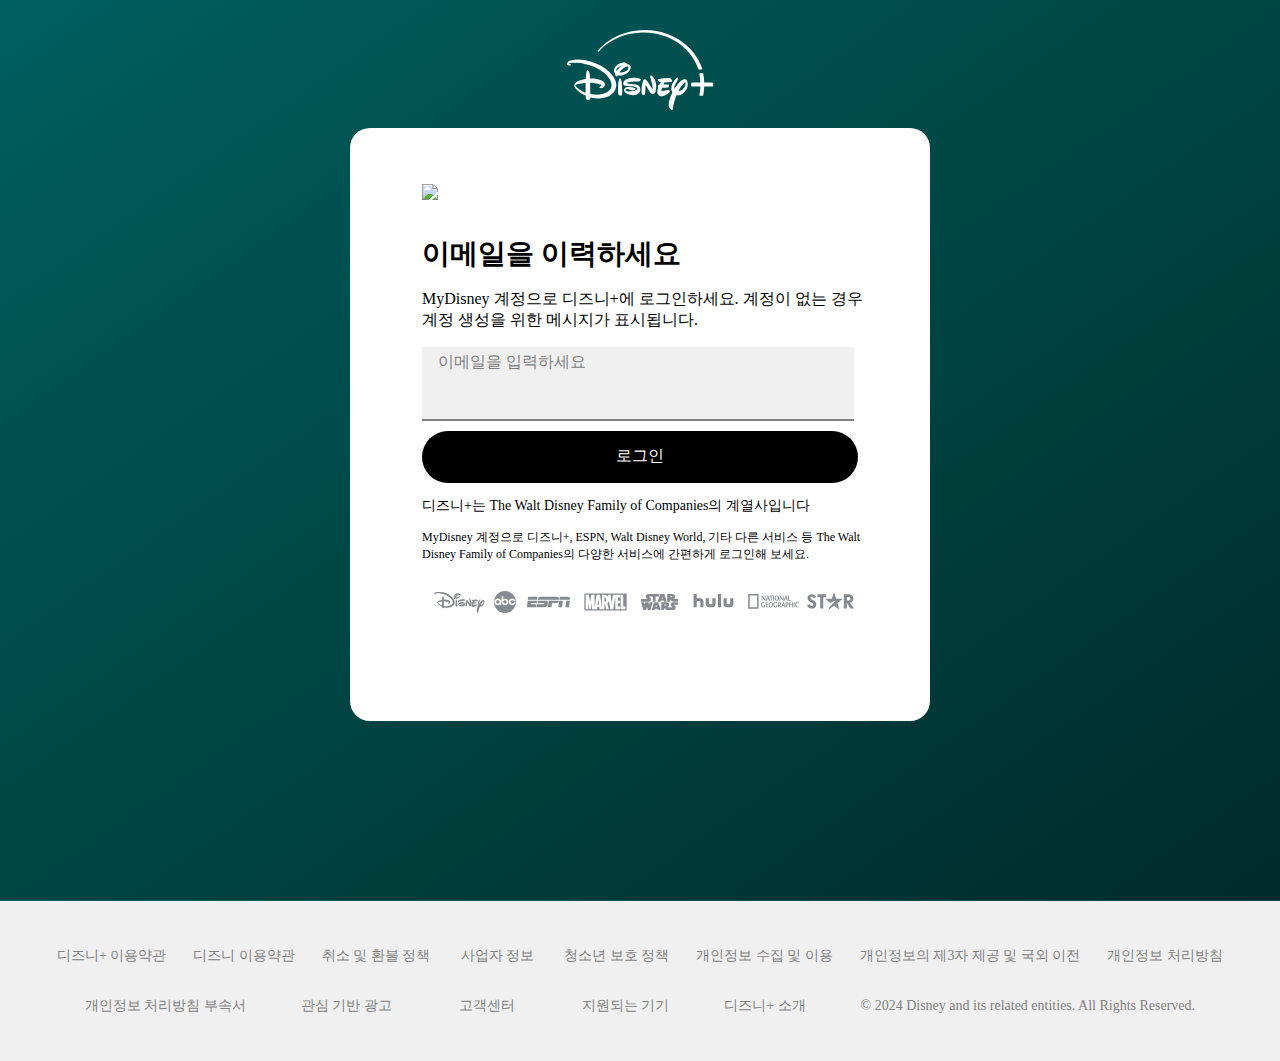
==== index.html @ 65be78b2 "index.html" ====
<!DOCTYPE html>
<html lang="en">
  <head>
    <meta charset="UTF-8" />
    <meta name="viewport" content="width=device-width, initial-scale=1.0" />
    <title>짭지니 로그인</title>
    <link rel="stylesheet" href="./css/style.css" type="text/css" />
    <link rel="icon" href="./images/로고/파비콘.png" type="image/x-icon" />
  </head>
  <body>
    <main>
      <div class="disney-plus-logo">
        <svg
          data-testid="disney-plus-logo"
          width="148"
          height="80"
          viewBox="0 0 736 402"
          fill="none"
          xmlns="http://www.w3.org/2000/svg"
        >
          <path
            d="M115.516 157.048C93.1744 150.733 57.4476 142.332 18.3442 152.747C11.0805 154.681 6.14709 157.881 2.68965 163.954C0.965988 166.988 -0.621198 170.27 0.243161 173.617C0.991262 176.459 5.06032 177.458 8.32568 177.978C11.4697 178.473 18.5918 178.847 20.5126 176.56C21.5135 175.363 21.5387 172.001 16.3223 170.906C14.3964 170.502 9.15465 170.32 8.75533 169.437C8.75533 169.437 8.9373 168.826 11.8134 167.937C13.0822 167.544 22.4031 163.712 47.8688 164.535C78.1518 165.509 104.603 172.592 132.576 183.592C159.947 194.355 190.705 213.821 208.746 236.998C215.57 245.767 224.041 260.175 225.159 272.306C227.863 301.768 199.051 326.63 140.552 324.636C130.554 324.293 118.403 321.925 118.403 321.925L117.189 265.046C117.189 265.046 141.942 264.859 169.309 273.856C171.639 274.623 173.979 276.142 174.192 278.399C174.343 280.136 172.973 281.625 171.432 282.968C168.596 285.441 164.694 286.517 163.835 287.567C163.213 288.324 163.208 289.48 164.017 290.116C166.074 291.706 171.123 292.787 174.53 292.489C181.43 291.878 186.02 287.895 189.487 282.675C193.182 277.112 195.285 262.966 175.627 253.945C150.217 242.278 117.007 244.474 117.007 244.474C117.007 244.474 116.836 236.761 116.492 231.627C115.921 223.206 113.585 206.653 105.902 201.882C104.497 201.019 102.773 200.918 101.803 202.225C100.312 204.169 98.8458 211.575 98.5223 213.498C95.631 230.718 95.7827 246.161 95.631 246.378C95.5451 246.479 95.4541 246.564 95.3328 246.655C95.0295 246.847 76.6657 249.038 58.9387 256.706C51.8621 259.766 41.7425 265.289 38.6743 272.397C34.7164 281.569 41.6768 291.61 53.4291 302.727C63.3818 312.142 78.0557 322.052 88.9284 327.181C91.6984 328.488 94.9537 330.099 94.9537 330.099C94.9537 330.099 95.6563 336.671 96.2224 340.468C98.2645 354.154 108.713 352.16 111.594 351.574C116.275 350.62 117.174 347.51 117.821 343.906C118.175 341.937 118.029 339.09 118.029 339.09C118.029 339.09 125.105 340.72 129.857 341.583C143.676 344.133 158.689 344.572 171.7 342.8C223.738 335.697 236.85 311.213 240.995 304.675C248.198 293.307 263.478 261.634 217.45 214.619C206.936 203.876 176.542 174.293 115.506 157.043L115.516 157.048ZM46.7972 285.184C44.9068 283.235 43.451 281.125 43.8958 278.576C44.3204 276.117 49.1426 273.946 51.579 273.23C75.0532 266.318 94.9486 265.965 94.9486 265.965C94.9486 265.965 94.7616 274.376 94.7212 282.882C94.6453 298.996 95.0699 315.352 95.0699 315.352C95.0699 315.352 68.5933 307.649 46.7972 285.179V285.184Z"
            fill="white"
          ></path>
          <path
            d="M285.219 225.983C296.223 221.676 304.72 215.497 313.323 206.703C318.348 201.599 322.755 193.204 321.138 185.556C320.329 181.755 318.59 179.134 315.411 176.398C313.829 175.04 310.204 173.122 307.258 172.536C306.403 172.365 305.493 172.299 305.124 172.062C304.705 171.794 304.371 171.244 303.962 170.734C302.036 168.291 298.21 165.953 295.46 165.009C287.018 162.091 275.756 164.292 268.068 167.528C259.94 170.966 252.444 176.005 246.747 182.103C231.8 198.106 238.367 210.782 239.696 213.145C240.828 215.144 242.926 217.3 243.386 219.39C243.664 220.631 243.416 222.257 243.467 223.726C243.573 227.093 245.039 230.566 247.571 232.803C249.386 234.398 251.994 234.873 254.618 230.9C255.497 229.567 256.963 226.856 256.963 226.856C256.963 226.856 260.011 228.618 267.376 229.133C272.865 229.516 280.387 227.866 285.219 225.983ZM249.957 206.643C249.957 206.643 249.447 205.577 249.118 204.775C246.853 199.151 251.853 192.81 256.417 188.923C265.303 181.361 272.865 181.542 272.865 181.542C272.865 181.542 271.056 182.991 269.554 184.304C256.584 195.637 249.957 206.643 249.957 206.643ZM269.408 206.436C274.842 199.439 284.9 190.756 291.916 186.576C297.411 183.299 302.157 182.401 305.701 183.956C307.803 184.879 309.487 186.783 309.775 189.332C310.715 197.222 301.596 203.816 295.5 207.37C281.645 215.442 265.258 213.614 264.838 212.882C264.778 212.69 268.154 208.086 269.413 206.436H269.408Z"
            fill="white"
          ></path>
          <path
            d="M599.285 249.316C581.649 237.094 553.196 275.85 540.68 295.068C538.815 285.285 545.442 272.871 545.442 272.871C545.442 272.871 556.067 254.495 557.573 250.765C559.024 247.009 559.868 239.29 558.043 238.523C556.385 237.76 553.524 240.234 553.524 240.234C529.661 261.624 526.325 285.356 526.325 285.356C524.07 298.133 526.704 307.109 530.576 313.389C517.312 341.614 510.822 366.234 512.55 380.788C514.158 391.869 522.109 399.881 526.931 401.572C531.804 403.602 532.668 397.751 532.668 397.751C536.616 367.643 543.511 347.515 551.725 327.62C576.599 333.329 595.317 309.143 601.943 297.588C605.841 290.651 607.938 281.388 607.938 272.674C607.938 262.749 605.204 253.541 599.285 249.311V249.316ZM583.074 297.31C580.218 300.016 570.766 305.327 560.965 306.427C570.306 288.344 581.906 275.037 588.336 267.939C595.817 259.523 596.798 267.167 596.798 267.167C598.542 282.019 587.719 293.196 583.069 297.315L583.074 297.31Z"
            fill="white"
          ></path>
          <path
            d="M517.565 311.627C518.753 307.104 514.633 302.146 510.908 301.222C507.43 300.505 480.736 305.503 477.546 306.361C474.114 307.28 475.646 304.059 475.646 304.059L479.77 290.121C479.77 290.121 505.246 289.142 508.956 288.521C512.384 287.905 512.591 285.487 512.591 285.487C512.591 285.487 513.031 281.499 512.904 277.773C512.53 273.785 509.336 274.153 509.336 274.153C499.484 273.124 485.942 274.285 485.942 274.285L489.359 263.587C489.359 263.587 516.458 262.27 526.764 259.897C532.057 258.65 528.943 253.46 528.943 253.46C522.518 240.628 515.113 241.35 515.113 241.35C493.797 240.638 462.822 246.282 459.445 247.953C456.286 249.386 456.63 251.764 460.75 256.949C465.172 262.411 472.613 261.901 472.613 261.901L466.082 275.395C460.75 275.769 458.92 277.43 458.92 277.43C455.846 280.706 460.087 290.389 460.087 290.389C460.087 290.389 450.832 311.122 457.545 322.072C464.753 333.567 473.28 333.016 473.28 333.016C489.506 334.198 516.149 317.23 517.57 311.627H517.565Z"
            fill="white"
          ></path>
          <path
            d="M424.421 229.259C424.421 229.259 420.645 227.497 419.69 231.258C418.73 234.979 420.155 238.947 420.155 238.947C429.552 270.786 431.685 289.596 431.685 289.596C431.685 289.596 432.12 295.129 431.043 295.437C430.29 296.007 429.451 295.22 429.451 295.22C428.374 295.26 418.072 278 418.072 278L416.071 274.618C404.733 256.348 397.864 250.123 397.864 250.123C396.256 248.619 392.132 244.485 386.991 250.184C381.845 255.919 377.822 274.34 376.199 291.656C374.819 308.936 375.87 318.77 378.393 322.92C381.173 327.12 386.531 328.554 390.949 324.954C395.619 321.37 394.74 298.572 395.478 286.885C396.185 275.143 397.343 277.243 397.343 277.243C398.374 276.965 403.722 287.708 403.722 287.708C403.722 287.708 417.815 316.524 426.665 320.789C435.633 325.045 442.846 318.195 445.575 311.778C448.35 305.316 453.066 283.942 446.045 260.255C438.979 236.574 424.416 229.259 424.416 229.259H424.421Z"
            fill="white"
          ></path>
          <path
            d="M277.991 290.237C277.627 282.357 276.686 262.234 274.483 253.142C273.527 249.23 271.945 245.661 268.088 244.192C267.644 244.025 267.128 243.874 266.794 243.818C264.383 243.349 262.998 246.671 262.346 248.321C260.441 253.208 259.066 264.88 258.692 268.52C257.559 279.545 256.639 305.675 258.555 318.987C259.359 324.566 261.199 328.19 266.845 329.356C269.135 329.831 273.305 329.74 275.14 328.569C276.742 327.574 277.859 325.636 278.233 323.97C279.269 319.331 278.865 312.753 278.658 307.805C278.41 301.964 278.264 296.144 277.996 290.237H277.991Z"
            fill="white"
          ></path>
          <path
            d="M369.122 246.211C356.94 239.744 336.888 239.729 324.484 241.269C311.67 242.854 294.52 246.847 287.195 257.363C284.4 261.376 282.762 267.545 284.046 272.568C284.774 275.36 286.786 277.48 289.707 279C294.899 281.701 312.216 282.276 319.935 283.104C327.209 283.881 340.604 285.174 347.989 288.253C347.989 288.253 354.979 290.687 354.934 294.675C354.919 296.644 353.443 298.214 351.946 299.279C340.988 307.033 325.925 309.234 312.53 309.017C307.99 308.956 304.25 308.239 299.64 306.266C297.679 305.407 295.131 303.842 295.475 301.167C296.026 296.881 300.929 295.826 304.826 296.194C307 296.391 309.84 297.32 311.974 298.153C320.567 301.54 324.484 304.393 332.046 303.242C334.866 302.813 344.642 300.697 345.957 296.674C346.285 295.694 345.815 294.634 345.092 293.902C344.061 292.847 338.182 290.565 336.585 289.985C330.828 287.94 319.915 286.067 313.849 285.835C305.893 285.552 294.949 287.178 290.41 293.776C286.321 299.723 285.401 311.692 305.701 321.764C315.138 326.444 326.567 328.523 337.111 327.367C343.136 326.676 360.489 323.98 367.05 310.193C370.578 302.777 370.234 292.872 366.433 285.835C363.936 281.196 360.883 275.022 338.238 272.174C334.619 271.72 307.98 268.641 305.534 268.257C304.179 268.045 297.942 267.308 300.13 264.93C300.747 264.244 302.637 263.739 303.734 263.426C317.721 259.609 335.473 260.043 350.157 259.221C353.438 259.019 360.898 258.569 364.507 257.423C367.945 256.353 370.78 253.925 371.574 250.154C371.968 248.15 371.008 247.206 369.127 246.206L369.122 246.211Z"
            fill="white"
          ></path>
          <path
            d="M732.477 263.426H690.624C690.164 248.978 688.698 234.711 686.246 220.682C685.827 218.274 683.729 216.517 681.293 216.517H670.01C667.807 216.517 666.139 218.526 666.548 220.697C669.181 234.696 670.748 248.962 671.239 263.426H628.718C626.772 263.426 625.195 265.006 625.195 266.96V279.777C625.195 281.731 626.772 283.311 628.718 283.311H671.239C670.748 297.779 669.176 312.041 666.548 326.04C666.139 328.21 667.807 330.22 670.01 330.22H681.293C683.729 330.22 685.827 328.468 686.246 326.055C688.698 312.026 690.164 297.759 690.624 283.311H732.477C734.423 283.311 736 281.731 736 279.777V266.96C736 265.006 734.423 263.426 732.477 263.426Z"
            fill="white"
          ></path>
          <path
            d="M156.156 108.307C157.814 109.458 160.14 108.605 161.803 106.823C176.158 91.3699 191.863 77.9314 209.752 65.7296C327.118 -14.3312 499.413 -2.69488 600.225 98.7657C633.338 131.923 651.566 167.513 661.129 195.486C661.827 197.53 663.737 198.914 665.891 198.914H677.466C679.872 198.914 681.581 196.546 680.807 194.259C668.261 157.154 643.968 116.425 608.671 83.3027C502.855 -16.2445 331.439 -27.3103 211.996 54.0832C192.454 67.2643 173.039 84.1458 155.979 103.44C154.296 105.344 154.867 107.413 156.151 108.307H156.156Z"
            fill="white"
          ></path>
        </svg>
      </div>
      <br />
      <div class="container">
        <div class="second_logo">
          <img src="./images/로그인로고3.png" />
        </div>
        <div class="content">
          <p class="title">이메일을 이력하세요</p>
          <p class="p1">
            MyDisney 계정으로 디즈니+에 로그인하세요. 계정이 없는 경우 계정
            생성을 위한 메시지가 표시됩니다.
          </p>
          <div class="input-container">
            <label for="email" class="email-label">이메일을 입력하세요</label>
            <input type="email" id="email" class="email" required />
          </div>
          <div class="button_div">
            <a href="disneyMain.html">
              <input type="button" value="로그인" class="button" />
            </a>
          </div>
          <div class="expl">
            <p class="p2">
              디즈니+는 The Walt Disney Family of Companies의 계열사입니다
            </p>
            <p class="p3">
              MyDisney 계정으로 디즈니+, ESPN, Walt Disney World, 기타 다른
              서비스 등 The Walt Disney Family of Companies의 다양한 서비스에
              간편하게 로그인해 보세요.
            </p>
            <div class="third_image">
              <img src="./images/로고/로그인.PNG" />
            </div>
          </div>
        </div>
      </div>
    </main>
    <footer>
      <div class="footer">
        <div class="footer1"><a href="#">디즈니+ 이용약관</a></div>
        <div class="footer1"><a href="#">디즈니 이용약관</a></div>
        <div class="footer1"><a href="#">취소 및 환불 정책</a></div>
        <div class="footer1"><a href="#">사업자 정보</a></div>
        <div class="footer1"><a href="#">청소년 보호 정책</a></div>
        <div class="footer1"><a href="#">개인정보 수집 및 이용</a></div>
        <div class="footer1">
          <a href="#">개인정보의 제3자 제공 및 국외 이전</a>
        </div>
        <div class="footer1"><a href="#">개인정보 처리방침</a></div>
        <div class="footer1">
          <a href="#">개인정보 처리방침 부속서</a>
        </div>
        <div class="footer1"><a href="#">관심 기반 광고</a></div>
        <div class="footer1"><a href="#">고객센터</a></div>
        <div class="footer1"><a href="#">지원되는 기기</a></div>
        <div class="footer1"><a href="#">디즈니+ 소개</a></div>
        <div class="footer1">
          <a href="#"
            >&#x00A9; 2024 Disney and its related entities. All Rights
            Reserved.</a
          >
        </div>
      </div>
    </footer>
  </body>
</html>
---- css/style.css ----
body {
  display: flex;
  flex-direction: column; /* Stack items vertically */
  justify-content: flex-start; /* Align items at the top */
  background: linear-gradient(to bottom right, #005f5f, #002b2b);
  height: 100vh;
  margin: 0;
}

.disney-plus-logo {
  width: 100%;
  flex-grow: 1;
  display: flex; /* Flexbox 사용 */
  margin-top: 30px;
  justify-content: center; /* 가로 방향 중앙 정렬 */
}

main {
  flex-grow: 1; /* Take up remaining space */
  display: flex;
  justify-content: center;
  align-items: center;
  flex-direction: column;
}
.container {
  margin-top: 0px;
  display: flex; /* Flexbox 컨테이너로 변경 */
  flex-wrap: wrap; /* 자식 요소들이 화면 크기에 따라 줄바꿈 할 수 있도록 설정 */
  width: 580px;
  height: 593px;
  border-radius: 20px;
  background-color: white;
  padding: 56px 72px;
  box-sizing: border-box; /* 패딩 및 테두리 포함한 전체 너비/높이 계산 */
  margin-bottom: 180px;
}

.second_logo {
  z-index: 10;
}
.button_div {
  margin-top: 10px;
  justify-content: center; /* 가로 방향 중앙 정렬 */
}
.button {
  width: 436px; /* 너비 */
  height: 52px; /* 높이 */
  background-color: black; /* 배경색 */
  color: white; /* 글자색 */
  padding: 14px 24px; /* 위아래 14px, 양옆 24px 패딩 */
  border: none; /* 테두리 제거 */
  border-radius: 100px; /* 필요시 모서리 둥글게 */
  font-size: 16px; /* 글자 크기 */
  text-align: center; /* 글자 가운데 정렬 */
  cursor: pointer; /* 커서 모양 변경 */
}
.title {
  font-size: 28px; /* 글자 크기 설정 */
  font-weight: bold; /* 글자 두께를 굵게 설정 (선택 사항) */
  margin-top: 0px;
  margin-bottom: 10px;
}
.input-container {
  position: relative;
  margin-top: 10px; /* 입력창과 위의 요소 사이의 간격 */
}

.email {
  width: 400px; /* 전체 너비 */
  height: 32px; /* 높이 */
  background-color: #f0f0f0; /* 연한 그레이 색상 */
  border: none; /* 기본 테두리 없음 */
  border-bottom: 2px solid gray; /* 아래쪽 테두리 */
  padding: 20px 16px; /* 패딩 */
  font-size: 16px; /* 기본 글자 크기 */
  outline: none; /* 포커스 시 기본 테두리 없음 */
}

.email-label {
  position: absolute; /* 절대 위치 지정 */
  left: 16px; /* 좌측 여백 */
  top: 5px; /* 상단 여백 */
  font-size: 16px; /* 기본 글자 크기 */
  color: gray; /* 글자 색상 */
  transition: 0.3s ease; /* 애니메이션 효과 */
}

.email:focus + .email-label,
.email:not(:placeholder-shown) + .email-label {
  top: -8px; /* 위로 이동 */
  font-size: 12px; /* 글자 크기 감소 */
  color: blue; /* 포커스 시 색상 변경 */
}

.email:focus {
  border-bottom: 2px solid black; /* 포커스 시 아래쪽 테두리 색상 변경 */
  cursor: text; /* 커서 모양 변경 */
  transition: padding 0.3s ease, font-size 0.3s ease; /* 애니메이션 효과 */
}
.p2 {
  font-size: 14px;
}
.p3 {
  font-size: 12px;
}

footer {
  background-color: #f0f0f0;
  display: flex;
  justify-content: center;
  align-items: center;
  position: relative;
  width: 100%;
  padding: 20px;
  box-sizing: border-box;
  z-index: 1000;
  margin-top: auto; /* Push footer to the bottom */
}
.footer {
  display: flex;
  flex-wrap: wrap;
  justify-content: space-evenly;
  width: 100%;
  padding: 10px 20px;
}

.footer1 {
  min-width: 80px;
  height: 30px;
  display: flex;
  margin: 10px;
  justify-content: center;
  align-items: center;
  color: gray;
  text-align: center;
}

.footer1 a {
  text-decoration: none;
  color: gray;
  font-size: 14px;
}
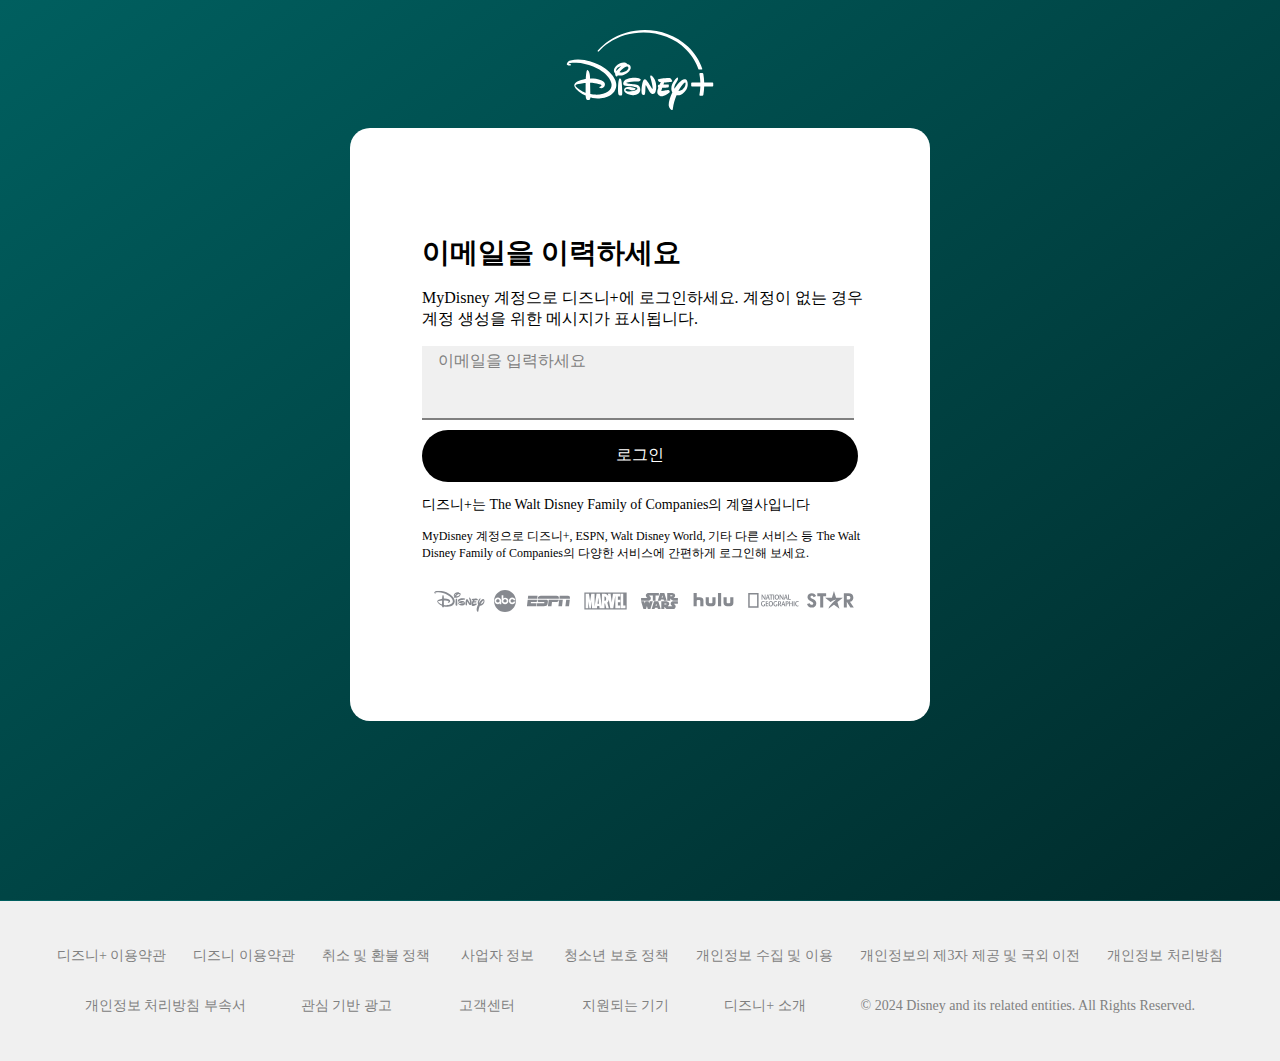
==== commit bc9b19c6: "image change" ====
--- a/index.html
+++ b/index.html
@@ -59,7 +59,51 @@
       <br />
       <div class="container">
         <div class="second_logo">
-          <img src="./images/로그인로고3.png" />
+          <svg
+            aria-hidden="true"
+            class="branded-logo"
+            data-testid="my-disney-branded-logo"
+            viewBox="0 0 87 36"
+            fill="none"
+            xmlns="http://www.w3.org/2000/svg"
+          >
+            <path
+              d="M49.1901 17.7944C49.1712 17.14 48.5452 16.0914 48.1084 16.1056C47.7615 16.1166 47.4603 16.3563 47.3373 17.4806C47.2143 18.6048 47.1702 20.4024 47.1387 21.3406C47.1055 22.2788 47.1623 24.1536 47.2254 24.8143C47.2885 25.4749 47.6385 25.9212 48.3891 25.8991C49.1396 25.877 49.2973 25.661 49.3619 25.2242C49.4266 24.7875 49.4581 23.843 49.4124 22.8575C49.3667 21.872 49.2106 18.4503 49.1901 17.7944Z"
+              fill="#252526"
+            ></path>
+            <path
+              d="M28.4888 6.00021C27.0208 5.78262 25.2816 5.65805 24.2582 5.68801C21.4957 5.77 19.8384 6.39914 19.4979 6.52844C18.9996 6.71766 18.1844 7.88133 18.1954 8.25346C18.2112 8.76434 18.8403 9.12858 19.676 9.10335C20.1333 9.08916 20.8791 9.04186 20.8697 8.69654C20.8586 8.35122 19.5625 8.28342 19.5578 8.10839C19.5499 7.84664 21.1535 7.55967 23.8262 7.48083C30.6111 7.279 43.276 13.1636 43.4668 19.5701C43.6024 24.1555 37.4986 25.1299 34.8275 25.2088C33.6922 25.2419 32.5332 25.1141 31.409 24.8761C31.3885 23.4648 31.3475 21.7729 31.3286 21.1185C31.3081 20.4374 31.3191 19.4235 31.3223 18.5831C33.801 18.5988 37.8234 19.0261 37.8518 20.0006C37.8707 20.6471 36.42 20.7401 36.4311 21.1406C36.4374 21.3488 37.2274 21.7335 37.9022 21.713C38.5771 21.6925 39.8622 20.9498 39.8196 19.4976C39.7644 17.6244 36.7323 16.0413 31.6723 16.1926L31.3995 16.2021C31.3964 15.8899 31.3759 14.1396 31.163 13.1794C30.9296 12.1229 30.3131 11.4323 30.0151 11.4402C29.274 11.4622 29.0359 15.0368 28.9854 16.4402C25.3793 17 22.2967 18.4143 22.3471 20.1094C22.3818 21.2478 24.7927 24.1334 28.7962 25.9089C28.9192 27.0126 29.2456 28.3687 30.0829 28.3434C31.4516 28.3024 31.379 27.7916 31.4121 26.8266C32.8912 27.2144 34.5153 27.4305 36.2624 27.3784C42.8928 27.1813 46.2892 23.4932 46.1725 19.5622C46.0007 13.7833 37.0318 7.26796 28.4872 6.00179L28.4888 6.00021ZM28.7663 24.105C25.6269 22.9413 23.2364 21.1564 23.2081 20.2277C23.1813 19.3399 26.4263 18.8685 28.9618 18.6792C28.9476 20.1882 28.9113 22.2034 28.7663 24.105Z"
+              fill="#252526"
+            ></path>
+            <path
+              d="M54.3435 10.0525C54.3183 9.21049 53.7727 8.39529 52.4529 8.41579C52.3284 8.10516 51.9105 7.47759 50.4205 7.52174C47.1738 7.61793 44.6762 10.0225 44.7314 11.9179C44.7503 12.5344 45.0467 13.0736 45.4835 13.5152C45.37 13.8242 45.3589 14.0323 45.3621 14.1506C45.3715 14.4802 45.8667 15.349 46.2482 15.3379C46.5699 15.3285 46.7891 15.0273 47.0997 14.5385C47.6295 14.7435 48.1562 14.8475 48.5756 14.8349C51.6283 14.7435 54.3987 11.8832 54.3435 10.0525ZM47.2952 10.7983C46.8585 11.2887 46.5116 11.7208 46.2561 12.0976C46.2104 12.0203 46.1663 11.8989 46.1599 11.7081C46.1473 11.2887 46.8711 9.68196 48.6923 9.54951C48.2287 9.86802 47.7588 10.2748 47.2952 10.7968V10.7983ZM52.177 9.76395C52.7667 9.74661 52.9213 10.1108 52.9339 10.5145C52.9528 11.1421 51.8159 12.9759 49.2552 13.0516C48.6939 13.0689 48.2208 13.0263 47.8424 12.9633C48.2177 12.4319 50.1666 9.82387 52.1754 9.76395H52.177Z"
+              fill="#252526"
+            ></path>
+            <path
+              d="M56.0304 15.929C54.2423 15.9826 50.9153 16.5487 50.4391 18.1743C50.212 18.9517 50.119 19.8915 50.7765 20.3078C51.434 20.724 53.3593 20.7146 54.6428 20.7808C55.9263 20.847 58.1449 21.2002 58.167 21.9255C58.1827 22.4727 57.2461 23.4913 54.154 23.5843C50.6835 23.6868 51.6548 22.2157 52.3486 22.1952C53.5643 22.1589 53.4602 23.0167 55.57 22.9536C56.0367 22.9394 57.0932 22.6745 57.0774 22.1589C57.0585 21.5235 54.6649 20.9653 53.1181 21.011C51.5728 21.0567 50.6519 21.8499 50.6788 22.7439C50.7087 23.7499 52.1294 25.7304 55.5763 25.6279C56.7195 25.5948 58.2111 25.0271 58.6558 24.819C59.0058 24.655 59.7816 24.2214 59.7217 22.1684C59.6444 19.5682 57.0632 19.5083 55.4565 19.4106C53.8923 19.3159 52.1877 19.234 52.1767 18.8634C52.1562 18.1633 57.8311 17.9221 58.9554 17.8085C59.9093 17.7123 60.0843 17.0138 60.0749 16.6795C60.0575 16.1087 57.8185 15.877 56.0304 15.929Z"
+              fill="#252526"
+            ></path>
+            <path
+              d="M65.474 14.5275C64.58 14.5543 65.5308 16.1863 66.141 19.3509C66.4106 20.7495 66.7276 22.0173 66.3018 22.0299C65.8745 22.0425 63.3438 16.5663 62.1344 16.601C60.6443 16.6451 60.146 21.817 60.1902 23.3386C60.2359 24.8602 60.5891 25.6313 61.3933 25.6076C61.9246 25.5919 62.2558 25.0826 62.3157 24.1302C62.3756 23.1778 62.3945 20.0179 62.62 20.0116C63.0394 19.999 64.8827 25.1094 66.5021 25.0621C68.2098 25.0116 68.4747 22.5455 68.4179 20.6612C68.2981 16.6041 66.1315 14.5085 65.4709 14.5275H65.474Z"
+              fill="#252526"
+            ></path>
+            <path
+              d="M75.039 22.6238C74.3704 22.6443 72.7432 22.9502 72.144 23.1205C71.5448 23.2908 71.0796 23.3933 71.2279 22.9297C71.3461 22.5607 71.6063 21.684 71.7072 21.3434L74.763 21.252C75.3591 21.2346 75.3906 20.935 75.4411 20.1924C75.4915 19.4497 74.9869 19.5443 74.4146 19.5617C74.4146 19.5617 73.4023 19.6027 72.3206 19.6563L72.8047 18.3664C73.9163 18.3254 75.0752 18.204 75.7927 18.1835C77.1945 18.1425 77.3285 17.783 77.3238 17.638C77.319 17.4929 77.1787 17.1192 76.8097 16.5894C76.4392 16.0612 76.1096 15.8373 74.9507 15.8704C73.8721 15.9019 69.208 16.2819 69.2269 16.9189C69.2348 17.2091 69.6463 17.8556 70.173 18.1079C70.3669 18.2009 70.6176 18.264 70.9078 18.3065L70.1919 19.7824C70.0894 19.7903 70.0027 19.7998 69.9333 19.8076C69.0661 19.9054 69.301 20.4794 69.3972 20.9997C69.4398 21.2299 69.495 21.3356 69.5659 21.3813C69.2711 22.1807 68.962 23.2104 68.9857 23.9783C69.0282 25.4273 70.2865 26.2362 71.2121 26.2079C73.3707 26.1432 75.4379 24.3977 75.8211 24.0319C76.2042 23.6661 75.706 22.6017 75.0374 22.6206L75.039 22.6238Z"
+              fill="#252526"
+            ></path>
+            <path
+              d="M86.2066 19.3898C86.1562 17.6853 85.5034 16.4759 84.4107 16.5074C82.8118 16.5547 80.5144 18.9719 78.668 22.0041C78.5024 20.7726 79.4737 18.8789 80.3015 17.5528C80.8834 16.6225 80.7809 15.5156 80.5396 15.5235C80.2006 15.5329 76.9272 18.3065 77.0391 22.1098C77.0612 22.8477 77.2536 23.469 77.5737 23.9751C76.3217 26.4444 75.4797 29.0619 75.538 31.0329C75.6042 33.253 76.9666 34.0808 77.3813 34.0682C77.796 34.0556 77.8165 33.3996 77.8906 32.9092C78.3116 30.1372 79.0385 27.6806 79.8679 25.6166C80.1959 25.6986 80.5207 25.738 80.8219 25.7285C83.3605 25.6528 86.3028 22.6191 86.2066 19.3898ZM80.9606 23.2056C82.4885 20.216 84.0653 18.5131 84.6204 18.4957C85.5822 18.4674 84.7686 22.8146 80.9606 23.2056Z"
+              fill="#252526"
+            ></path>
+            <path
+              d="M20.7465 17.3579C20.5715 17.2018 20.3665 17.1213 20.1363 17.1213C19.9786 17.1213 19.8273 17.1639 19.6885 17.2491C19.5466 17.3358 19.4378 17.4714 19.3668 17.6496L16.9449 23.0422C16.9275 23.0801 16.896 23.1494 16.8645 23.2157C16.844 23.1494 16.8219 23.0832 16.8077 23.0469C16.7888 22.9965 16.7194 22.853 16.7194 22.853L14.3668 17.6322C14.2091 17.2932 13.9442 17.1213 13.58 17.1213C13.1306 17.1103 12.6213 17.4745 12.6371 17.9476C12.6371 18.0706 12.6623 18.1746 12.7112 18.2803L15.9058 25.0668C15.7055 25.491 15.5068 25.9151 15.3066 26.3393C14.9881 27.0173 14.6696 27.6938 14.3495 28.3718C14.2091 28.6682 14.0641 28.9505 14.0672 29.2706C14.0593 29.7215 14.3905 30.1031 14.8572 30.0921C15.3933 30.0921 15.6677 29.4598 15.6677 29.4598L20.9389 18.2787C20.9878 18.1699 21.013 18.0516 21.013 17.9302C21.013 17.7095 20.9231 17.5155 20.745 17.3563L20.7465 17.3579Z"
+              fill="#252526"
+            ></path>
+            <path
+              d="M11.1464 14.1126C10.9761 13.936 10.7553 13.8477 10.4904 13.8477C10.1167 13.8477 9.81399 14.0637 9.59008 14.4878L5.8578 21.626C5.8578 21.626 5.79 21.7474 5.77108 21.7916C5.75216 21.8357 5.72062 21.9067 5.7017 21.9508C5.68278 21.9082 5.64967 21.8357 5.63232 21.7916C5.61498 21.749 5.5456 21.626 5.5456 21.626L1.81174 14.4878C1.58783 14.0621 1.28351 13.8477 0.911389 13.8477C0.646487 13.8477 0.425735 13.9375 0.255441 14.1126C0.0867238 14.2876 0 14.5162 0 14.7906V25.0035C0 25.2668 0.0772631 25.4828 0.228636 25.6468C0.381585 25.8124 0.589722 25.896 0.843587 25.896C1.09745 25.896 1.3182 25.814 1.46642 25.6547C1.61306 25.497 1.68717 25.2763 1.68717 25.0019V17.7518L1.68402 17.6004L1.76286 17.7896L4.81554 23.5087C5.03944 23.9218 5.33746 24.1315 5.70012 24.1315C6.06279 24.1315 6.3608 23.9218 6.58471 23.5087L9.63739 17.7896L9.71623 17.6004L9.71307 17.7518V25.0019C9.71307 25.2763 9.78718 25.4955 9.93382 25.6547C10.082 25.8155 10.2918 25.896 10.5567 25.896C10.8216 25.896 11.0187 25.8124 11.1716 25.6468C11.323 25.4828 11.4002 25.2668 11.4002 25.0035V14.7906C11.4002 14.5162 11.3151 14.2876 11.1448 14.1126H11.1464Z"
+              fill="#252526"
+            ></path>
+          </svg>
         </div>
         <div class="content">
           <p class="title">이메일을 이력하세요</p>
